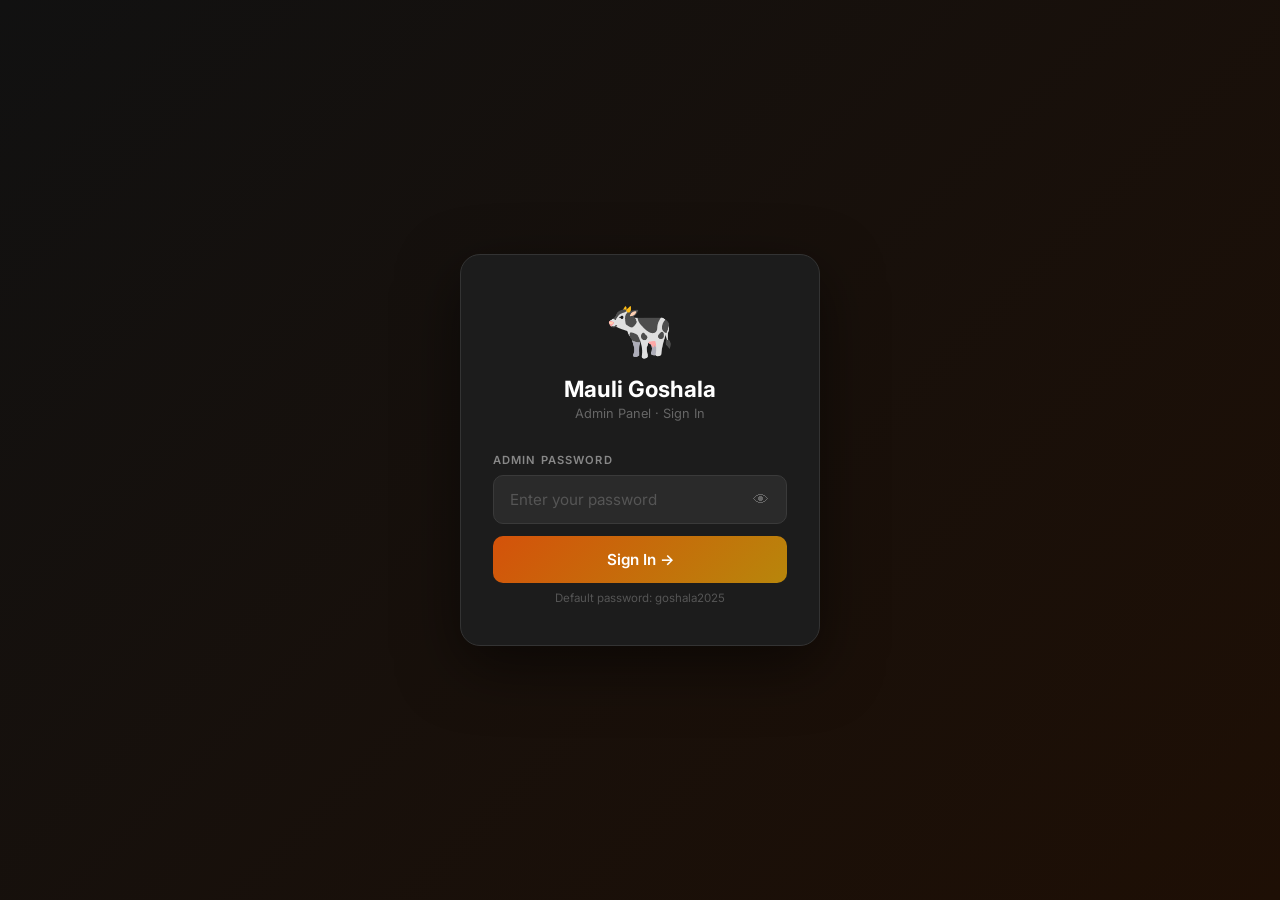
==== admin.html @ b650981d "Rename admin (1).html to admin.html" ====
<!DOCTYPE html>
<html lang="en">
<head>
<meta charset="UTF-8"/>
<meta name="viewport" content="width=device-width,initial-scale=1.0"/>
<title>Admin – Mauli Goshala</title>
<link href="https://fonts.googleapis.com/css2?family=Inter:wght@400;500;600;700&display=swap" rel="stylesheet"/>
<style>
*{box-sizing:border-box;margin:0;padding:0}
body{font-family:'Inter',sans-serif;background:#111;color:#fff;min-height:100vh}

/* LOGIN */
#loginWrap{min-height:100vh;display:flex;align-items:center;justify-content:center;background:linear-gradient(135deg,#111 0%,#1e0f05 100%)}
.lbox{width:360px;background:#1c1c1c;border:1px solid #333;border-radius:20px;padding:2.5rem 2rem;text-align:center;box-shadow:0 20px 60px rgba(0,0,0,0.5)}
.lbox .cow{font-size:3.5rem;margin-bottom:0.75rem;display:block}
.lbox h1{font-size:1.4rem;font-weight:700;color:#fff;margin-bottom:0.3rem}
.lbox .subtitle{font-size:0.8rem;color:#666;margin-bottom:2rem}
.lbox .field-label{display:block;font-size:0.7rem;font-weight:600;letter-spacing:0.1em;text-transform:uppercase;color:#888;margin-bottom:0.5rem;text-align:left}
.pwd-wrap{position:relative;margin-bottom:0.75rem}
.pwd-wrap input{width:100%;background:#2a2a2a;border:1.5px solid #3a3a3a;border-radius:10px;padding:0.85rem 3rem 0.85rem 1rem;font-size:0.95rem;color:#fff;outline:none;font-family:'Inter',sans-serif}
.pwd-wrap input:focus{border-color:#E5B94A;background:#2f2f2f}
.pwd-wrap input::placeholder{color:#555}
.eye-btn{position:absolute;right:0.85rem;top:50%;transform:translateY(-50%);background:none;border:none;color:#666;cursor:pointer;font-size:1rem;padding:4px}
.eye-btn:hover{color:#E5B94A}
.lbtn{width:100%;background:linear-gradient(135deg,#D4520A,#B8860B);border:none;border-radius:10px;padding:0.9rem;font-size:0.95rem;font-weight:600;color:#fff;cursor:pointer;transition:opacity 0.2s;font-family:'Inter',sans-serif}
.lbtn:hover{opacity:0.88}
.lerr{color:#ff6b6b;font-size:0.8rem;margin-top:0.75rem;display:none;background:rgba(255,107,107,0.1);padding:0.5rem;border-radius:8px;border:1px solid rgba(255,107,107,0.2)}
.pwd-hint{font-size:0.72rem;color:#555;margin-top:0.5rem}

/* APP */
#app{display:none;min-height:100vh}
.topbar{height:54px;background:#1a1a1a;border-bottom:1px solid #2a2a2a;display:flex;align-items:center;padding:0 1.5rem;gap:1rem;position:sticky;top:0;z-index:100}
.tb-brand{display:flex;align-items:center;gap:0.6rem;margin-right:auto}
.tb-brand .icon{font-size:1.4rem}
.tb-brand strong{font-size:0.9rem;font-weight:600;color:#E5B94A}
.tb-brand small{font-size:0.6rem;color:#555;display:block;letter-spacing:0.1em;text-transform:uppercase}
.tlink{font-size:0.78rem;color:#666;text-decoration:none;transition:color 0.2s}
.tlink:hover{color:#E5B94A}
.tlout{background:#2a2a2a;border:1px solid #3a3a3a;color:#aaa;border-radius:7px;padding:0.38rem 0.85rem;font-size:0.78rem;cursor:pointer;font-family:'Inter',sans-serif;transition:all 0.2s}
.tlout:hover{background:#333;color:#fff}

.layout{display:flex;min-height:calc(100vh - 54px)}
.sidebar{width:200px;background:#151515;border-right:1px solid #222;padding:1rem 0;flex-shrink:0;position:sticky;top:54px;height:calc(100vh - 54px);overflow-y:auto}
.nsec{font-size:0.6rem;letter-spacing:0.14em;text-transform:uppercase;color:#444;padding:0 1rem;margin:1rem 0 0.35rem}
.ni{display:flex;align-items:center;gap:0.55rem;padding:0.6rem 1rem;font-size:0.82rem;color:#666;cursor:pointer;border-left:2px solid transparent;transition:all 0.15s;text-decoration:none;user-select:none}
.ni:hover{color:#ccc;background:rgba(255,255,255,0.03)}
.ni.active{color:#E5B94A;border-left-color:#E5B94A;background:rgba(229,185,74,0.07);font-weight:600}

.main{flex:1;padding:1.75rem;overflow-y:auto}
.page{display:none}.page.active{display:block}
.ptitle{font-size:1.3rem;font-weight:700;color:#fff;margin-bottom:0.2rem}
.psub{font-size:0.78rem;color:#555;margin-bottom:1.5rem}
.pheader{display:flex;align-items:flex-start;justify-content:space-between;margin-bottom:1.5rem;gap:1rem;flex-wrap:wrap}

/* STATS */
.stats{display:grid;grid-template-columns:repeat(4,1fr);gap:1rem;margin-bottom:1.5rem}
.stat{background:#1c1c1c;border:1px solid #2a2a2a;border-radius:14px;padding:1.2rem}
.si{font-size:1.5rem;margin-bottom:0.5rem}
.sn{font-size:1.8rem;font-weight:700;color:#fff;line-height:1}
.sl{font-size:0.7rem;color:#555;margin-top:4px;letter-spacing:0.04em;text-transform:uppercase}

/* CARD */
.card{background:#1c1c1c;border:1px solid #2a2a2a;border-radius:14px;padding:1.4rem;margin-bottom:1.25rem}
.ctitle{font-size:0.88rem;font-weight:600;color:#ccc;margin-bottom:1.2rem;padding-bottom:0.75rem;border-bottom:1px solid #2a2a2a;display:flex;align-items:center;gap:0.4rem}

/* FORM */
.frow{display:grid;grid-template-columns:1fr 1fr;gap:1rem}
.frow3{display:grid;grid-template-columns:1fr 1fr 1fr;gap:1rem}
.fg{display:flex;flex-direction:column;gap:0.4rem;margin-bottom:0.85rem}
.fg label{font-size:0.68rem;font-weight:600;letter-spacing:0.1em;text-transform:uppercase;color:#666}
.fg input,.fg select,.fg textarea{background:#222;border:1.5px solid #333;border-radius:9px;padding:0.7rem 0.9rem;font-size:0.87rem;color:#fff;outline:none;transition:border 0.2s;font-family:'Inter',sans-serif;width:100%}
.fg input:focus,.fg select:focus,.fg textarea:focus{border-color:#E5B94A;background:#252525}
.fg input::placeholder,.fg textarea::placeholder{color:#444}
.fg textarea{resize:vertical;min-height:75px}
.fg select{cursor:pointer}
.fg select option{background:#222;color:#fff}
.toggles{display:flex;gap:1.5rem;flex-wrap:wrap;padding:0.25rem 0}
.tog{display:flex;align-items:center;gap:0.5rem;cursor:pointer;font-size:0.83rem;color:#aaa;user-select:none}
.tog input[type=checkbox]{width:16px;height:16px;accent-color:#D4520A;cursor:pointer}
.tog:hover{color:#fff}

/* IMAGE UPLOAD */
.imgzone{border:2px dashed #333;border-radius:12px;padding:1.75rem;text-align:center;cursor:pointer;transition:all 0.2s;background:#1a1a1a}
.imgzone:hover{border-color:#E5B94A;background:rgba(229,185,74,0.04)}
.imgzone .zi{font-size:2rem;margin-bottom:0.4rem}
.imgzone p{font-size:0.8rem;color:#555}
#imgPrev{width:100%;max-height:180px;object-fit:cover;border-radius:10px;margin-top:0.75rem;display:none;border:1px solid #333}
#imgFile{display:none}
.urlinp{width:100%;background:#222;border:1.5px solid #333;border-radius:9px;padding:0.65rem 0.9rem;font-size:0.83rem;color:#fff;outline:none;font-family:'Inter',sans-serif;margin-top:0.5rem;transition:border 0.2s}
.urlinp:focus{border-color:#E5B94A}
.urlinp::placeholder{color:#444}

/* BUTTONS */
.btn{display:inline-flex;align-items:center;gap:0.4rem;padding:0.62rem 1.2rem;border-radius:9px;font-size:0.83rem;font-weight:600;cursor:pointer;border:none;transition:all 0.2s;font-family:'Inter',sans-serif;white-space:nowrap}
.btn-or{background:linear-gradient(135deg,#D4520A,#b84008);color:#fff}
.btn-or:hover{opacity:0.88;transform:translateY(-1px)}
.btn-gh{background:#2a2a2a;border:1px solid #3a3a3a;color:#aaa}
.btn-gh:hover{background:#333;color:#fff}
.btn-red{background:rgba(220,53,69,0.12);border:1px solid rgba(220,53,69,0.25);color:#ff6b6b}
.btn-red:hover{background:rgba(220,53,69,0.22)}
.btn-sm{padding:0.36rem 0.7rem;font-size:0.74rem;border-radius:7px}
.btn-edit{background:rgba(229,185,74,0.1);border:1px solid rgba(229,185,74,0.2);color:#E5B94A}
.btn-edit:hover{background:rgba(229,185,74,0.2)}
.brow{display:flex;gap:0.75rem;margin-top:0.25rem}

/* TABLE */
.srow{display:flex;align-items:center;justify-content:space-between;margin-bottom:1rem;gap:1rem;flex-wrap:wrap}
.sinp{background:#1c1c1c;border:1px solid #2a2a2a;border-radius:9px;padding:0.6rem 1rem;font-size:0.83rem;color:#fff;outline:none;font-family:'Inter',sans-serif;width:220px;transition:border 0.2s}
.sinp:focus{border-color:#E5B94A}
.sinp::placeholder{color:#444}
.tcard{background:#1c1c1c;border:1px solid #2a2a2a;border-radius:14px;overflow:hidden}
.twrap{overflow-x:auto}
table{width:100%;border-collapse:collapse}
thead{background:#222}
th{padding:0.65rem 1rem;font-size:0.67rem;font-weight:600;text-transform:uppercase;letter-spacing:0.08em;color:#555;text-align:left;white-space:nowrap}
td{padding:0.8rem 1rem;font-size:0.83rem;color:#bbb;border-top:1px solid #222;vertical-align:middle}
tr:hover td{background:rgba(255,255,255,0.02)}
.thumb{width:42px;height:42px;border-radius:8px;background:#222;display:flex;align-items:center;justify-content:center;font-size:1.2rem;overflow:hidden;border:1px solid #333;flex-shrink:0}
.thumb img{width:100%;height:100%;object-fit:cover;display:block}
.pill{display:inline-flex;align-items:center;padding:0.18rem 0.6rem;border-radius:99px;font-size:0.67rem;font-weight:600;letter-spacing:0.05em;text-transform:uppercase}
.pill-on{background:rgba(25,200,84,0.12);color:#4ade80;border:1px solid rgba(25,200,84,0.2)}
.pill-off{background:rgba(220,53,69,0.12);color:#ff6b6b;border:1px solid rgba(220,53,69,0.2)}
.pill-feat{background:rgba(229,185,74,0.12);color:#E5B94A;border:1px solid rgba(229,185,74,0.2)}
.tact{display:flex;gap:0.4rem}
.empty{text-align:center;padding:3rem;color:#444;font-size:0.85rem}

/* RECENT */
.ri{display:flex;align-items:center;gap:0.85rem;padding:0.7rem 0;border-bottom:1px solid #222}
.ri:last-child{border:none}
.ri-name{font-size:0.85rem;font-weight:500;color:#ddd}
.ri-tag{font-size:0.72rem;color:#555;margin-top:1px}
.ri-price{font-size:0.85rem;font-weight:600;color:#E5B94A;margin-left:auto;flex-shrink:0}

/* TOAST */
#toast{position:fixed;bottom:1.5rem;right:1.5rem;padding:0.75rem 1.2rem;border-radius:11px;font-size:0.83rem;font-weight:500;z-index:9999;transform:translateY(80px);opacity:0;transition:all 0.3s;pointer-events:none;max-width:300px}
#toast.show{transform:translateY(0);opacity:1}
#toast.ok{background:#0f2a1a;border:1px solid rgba(74,222,128,0.25);color:#4ade80}
#toast.err{background:#2a0f0f;border:1px solid rgba(255,107,107,0.25);color:#ff6b6b}
.spin{display:inline-block;width:14px;height:14px;border:2px solid rgba(255,255,255,0.2);border-top-color:#fff;border-radius:50%;animation:sp 0.6s linear infinite}
@keyframes sp{to{transform:rotate(360deg)}}

@media(max-width:800px){
  .stats{grid-template-columns:1fr 1fr}
  .frow,.frow3{grid-template-columns:1fr}
  .sidebar{display:none}
  .topbar{padding:0 1rem}
}
</style>
</head>
<body>

<!-- LOGIN -->
<div id="loginWrap">
  <div class="lbox">
    <span class="cow">🐄</span>
    <h1>Mauli Goshala</h1>
    <div class="subtitle">Admin Panel · Sign In</div>
    <label class="field-label">Admin Password</label>
    <div class="pwd-wrap">
      <input type="password" id="pwdInp" placeholder="Enter your password" autocomplete="current-password"/>
      <button class="eye-btn" id="eyeBtn" onclick="toggleEye()" type="button">👁</button>
    </div>
    <button class="lbtn" onclick="doLogin()">Sign In →</button>
    <div class="lerr" id="lerr">❌ Wrong password. Please try again.</div>
    <div class="pwd-hint">Default password: goshala2025</div>
  </div>
</div>

<!-- APP -->
<div id="app">
  <div class="topbar">
    <div class="tb-brand">
      <span class="icon">🐄</span>
      <div><strong>Mauli Go-Vardhan Goshala</strong><small>Admin Panel</small></div>
    </div>
    <a class="tlink" href="index.html" target="_blank">🌐 Website</a>
    <a class="tlink" href="products.html" target="_blank">📋 Products</a>
    <button class="tlout" onclick="doLogout()">Logout</button>
  </div>

  <div class="layout">
    <div class="sidebar">
      <div class="nsec">Menu</div>
      <div class="ni active" id="nav-dash" onclick="goTo('dash')">📊 Dashboard</div>
      <div class="ni" id="nav-add"  onclick="goTo('add')">➕ Add Product</div>
      <div class="ni" id="nav-list" onclick="goTo('list')">🛍️ All Products</div>
      <div class="nsec">Links</div>
      <a class="ni" href="index.html" target="_blank">🌐 View Website</a>
      <a class="ni" href="products.html" target="_blank">📋 All Products</a>
    </div>

    <div class="main">

      <!-- DASHBOARD -->
      <div class="page active" id="page-dash">
        <div class="ptitle">Dashboard</div>
        <div class="psub">Welcome back, Pradip ji 🙏</div>
        <div class="stats">
          <div class="stat"><div class="si">🛍️</div><div class="sn" id="sT">—</div><div class="sl">Total</div></div>
          <div class="stat"><div class="si">⭐</div><div class="sn" id="sF">—</div><div class="sl">Featured</div></div>
          <div class="stat"><div class="si">✅</div><div class="sn" id="sA">—</div><div class="sl">Active</div></div>
          <div class="stat"><div class="si">🖼️</div><div class="sn" id="sI">—</div><div class="sl">With Image</div></div>
        </div>
        <div class="card">
          <div class="ctitle">🕐 Recent Products</div>
          <div id="recentList"><div class="empty">Loading...</div></div>
        </div>
      </div>

      <!-- ADD / EDIT -->
      <div class="page" id="page-add">
        <div class="pheader">
          <div><div class="ptitle" id="fmTitle">Add New Product</div><div class="psub" id="fmSub">Fill in the product details below</div></div>
          <button class="btn btn-gh" onclick="clearForm()">✕ Clear Form</button>
        </div>
        <input type="hidden" id="fmId"/>

        <div class="card">
          <div class="ctitle">📝 Basic Details</div>
          <div class="frow">
            <div class="fg"><label>Product Name *</label><input id="fName" placeholder="e.g. Mauli Pure Ghee" autocomplete="off"/></div>
            <div class="fg"><label>Badge Label</label><input id="fBadge" placeholder="e.g. Bestseller, New"/></div>
          </div>
          <div class="frow3">
            <div class="fg">
              <label>Category *</label>
              <select id="fTag">
                <option value="">— Select Category —</option>
                <option value="Dairy">🥛 Dairy</option>
                <option value="Wellness">🌿 Wellness</option>
                <option value="Skin Care">🌸 Skin Care</option>
                <option value="Oral Care">😁 Oral Care</option>
                <option value="Spiritual">🪔 Spiritual</option>
                <option value="Pain Care">💆 Pain Care</option>
                <option value="Home">🏠 Home</option>
                <option value="Bath">🛁 Bath</option>
                <option value="Protection">📡 Protection</option>
              </select>
            </div>
            <div class="fg"><label>Price *</label><input id="fPrice" placeholder="e.g. ₹750 / 250 gms"/></div>
            <div class="fg"><label>Emoji Icon</label><input id="fEmoji" placeholder="e.g. ✨ 🥛 🧈"/></div>
          </div>
          <div class="fg"><label>Description *</label><textarea id="fDesc" placeholder="Write a short product description..."></textarea></div>
          <div class="fg"><label>Custom WhatsApp Message (optional — auto-generated if left empty)</label><input id="fWa" placeholder="Leave empty to auto-generate"/></div>
          <div class="toggles">
            <label class="tog"><input type="checkbox" id="fFeat"/> ⭐ Show on Homepage (Featured)</label>
            <label class="tog"><input type="checkbox" id="fActive" checked/> ✅ Active — visible on website</label>
          </div>
        </div>

        <div class="card">
          <div class="ctitle">🖼️ Product Image</div>
          <div class="imgzone" id="imgZone" onclick="document.getElementById('imgFile').click()">
            <div class="zi">📷</div>
            <p>Click here to upload an image from your computer</p>
            <p style="font-size:0.7rem;margin-top:0.25rem;color:#444">JPG · PNG · WEBP · Max 2MB</p>
            <img id="imgPrev" src="" alt="preview"/>
          </div>
          <input type="file" id="imgFile" accept="image/*" onchange="onFileChange(event)"/>
          <p style="font-size:0.7rem;color:#444;margin-top:0.85rem;margin-bottom:0.35rem">Or paste an image URL directly:</p>
          <input class="urlinp" id="fImgUrl" placeholder="https://example.com/product-image.jpg" oninput="onUrlChange(this.value)"/>
        </div>

        <div class="brow">
          <button class="btn btn-or" id="saveBtn" onclick="saveProduct()">💾 Save Product</button>
          <button class="btn btn-gh" onclick="clearForm()">✕ Clear</button>
        </div>
      </div>

      <!-- PRODUCT LIST -->
      <div class="page" id="page-list">
        <div class="pheader">
          <div><div class="ptitle">All Products</div><div class="psub">Edit, hide or remove products</div></div>
          <button class="btn btn-or" onclick="goTo('add')">➕ Add Product</button>
        </div>
        <div class="srow">
          <input class="sinp" id="sinp" placeholder="🔍  Search by name or category..." oninput="filterTbl()"/>
        </div>
        <div class="tcard">
          <div class="twrap">
            <table>
              <thead><tr><th>Image</th><th>Product Name</th><th>Category</th><th>Price</th><th>Status</th><th>Actions</th></tr></thead>
              <tbody id="tblBody"><tr><td colspan="6"><div class="empty">Loading...</div></td></tr></tbody>
            </table>
          </div>
        </div>
      </div>

    </div>
  </div>
</div>

<div id="toast"></div>

<script>
var SB_URL = 'https://nhiganjgelfwtukniwqq.supabase.co';
var SB_KEY = 'eyJhbGciOiJIUzI1NiIsInR5cCI6IkpXVCJ9.eyJpc3MiOiJzdXBhYmFzZSIsInJlZiI6Im5oaWdhbmpnZWxmd3R1a25pd3FxIiwicm9sZSI6ImFub24iLCJpYXQiOjE3ODE1ODg0NDUsImV4cCI6MjA5NzE2NDQ0NX0.Sz1vWmxX9j1e5fUMwN5HlCrOunYPkjhDI7YQvJYsXyc';
var ADMIN_PWD = 'goshala2025';

var products = [];
var pendingFile = null;

// ── EYE TOGGLE ────────────────────────────
function toggleEye() {
  var inp = document.getElementById('pwdInp');
  inp.type = inp.type === 'password' ? 'text' : 'password';
}

// ── AUTH ──────────────────────────────────
function doLogin() {
  var pwd = document.getElementById('pwdInp').value.trim();
  var err = document.getElementById('lerr');
  err.style.display = 'none';
  if (pwd === ADMIN_PWD) {
    sessionStorage.setItem('ga_auth','1');
    document.getElementById('loginWrap').style.display = 'none';
    document.getElementById('app').style.display = 'block';
    loadDash();
  } else {
    err.style.display = 'block';
    document.getElementById('pwdInp').focus();
  }
}

function doLogout() {
  sessionStorage.removeItem('ga_auth');
  location.reload();
}

document.getElementById('pwdInp').addEventListener('keydown', function(e) {
  if (e.key === 'Enter') doLogin();
});

// auto-login if session exists
if (sessionStorage.getItem('ga_auth')) {
  document.getElementById('loginWrap').style.display = 'none';
  document.getElementById('app').style.display = 'block';
  loadDash();
}

// ── NAVIGATION ────────────────────────────
function goTo(page) {
  document.querySelectorAll('.page').forEach(function(p) { p.classList.remove('active'); });
  document.querySelectorAll('.ni').forEach(function(n) { n.classList.remove('active'); });
  document.getElementById('page-' + page).classList.add('active');
  var nav = document.getElementById('nav-' + page);
  if (nav) nav.classList.add('active');
  if (page === 'list') loadList();
  if (page === 'dash') loadDash();
}

// ── SUPABASE API ──────────────────────────
function sbFetch(path, method, body) {
  var opts = {
    method: method || 'GET',
    headers: {
      'apikey': SB_KEY,
      'Authorization': 'Bearer ' + SB_KEY,
      'Content-Type': 'application/json',
      'Prefer': 'return=representation'
    }
  };
  if (body) opts.body = JSON.stringify(body);
  return fetch(SB_URL + path, opts).then(function(r) {
    if (!r.ok) return r.text().then(function(t) { throw new Error(t); });
    return method === 'DELETE' ? null : r.json();
  });
}

// ── DASHBOARD ─────────────────────────────
function loadDash() {
  sbFetch('/rest/v1/products?order=id.desc').then(function(p) {
    products = p;
    document.getElementById('sT').textContent = p.length;
    document.getElementById('sF').textContent = p.filter(function(x){return x.is_featured;}).length;
    document.getElementById('sA').textContent = p.filter(function(x){return x.is_active;}).length;
    document.getElementById('sI').textContent = p.filter(function(x){return x.image_url;}).length;
    var rec = p.slice(0, 6);
    document.getElementById('recentList').innerHTML = rec.length
      ? rec.map(function(x) {
          return '<div class="ri">' +
            '<div class="thumb">' + (x.image_url ? '<img src="'+x.image_url+'">' : (x.emoji||'🛍️')) + '</div>' +
            '<div><div class="ri-name">'+x.name+'</div><div class="ri-tag">'+(x.tag||'')+'</div></div>' +
            '<div class="ri-price">'+x.price+'</div>' +
            '<button class="btn btn-edit btn-sm" onclick="editProd('+x.id+')">Edit</button>' +
          '</div>';
        }).join('')
      : '<div class="empty">No products yet. Click Add Product to get started!</div>';
  }).catch(function(e) { toast('Error loading: ' + e.message, 'err'); });
}

// ── PRODUCT LIST ──────────────────────────
function loadList() {
  sbFetch('/rest/v1/products?order=id.desc').then(function(p) {
    products = p;
    renderTbl(p);
  }).catch(function(e) { toast('Error: ' + e.message, 'err'); });
}

function renderTbl(list) {
  var tb = document.getElementById('tblBody');
  if (!list.length) {
    tb.innerHTML = '<tr><td colspan="6"><div class="empty">No products found.</div></td></tr>';
    return;
  }
  tb.innerHTML = list.map(function(p) {
    return '<tr>' +
      '<td><div class="thumb">' + (p.image_url ? '<img src="'+p.image_url+'" alt="">' : (p.emoji||'🛍️')) + '</div></td>' +
      '<td><div style="font-weight:600;color:#eee;">' + p.name + '</div>' +
        (p.is_featured ? '<span class="pill pill-feat" style="margin-top:3px;">Featured</span>' : '') + '</td>' +
      '<td><span style="color:#777;font-size:0.8rem;">' + (p.tag||'—') + '</span></td>' +
      '<td><strong style="color:#E5B94A;">' + p.price + '</strong></td>' +
      '<td><span class="pill ' + (p.is_active ? 'pill-on' : 'pill-off') + '">' + (p.is_active ? 'Active' : 'Hidden') + '</span></td>' +
      '<td><div class="tact">' +
        '<button class="btn btn-edit btn-sm" onclick="editProd(' + p.id + ')">✏️ Edit</button>' +
        '<button class="btn btn-red btn-sm" onclick="delProd(' + p.id + ',\'' + p.name.replace(/'/g,"\\'") + '\')">🗑️</button>' +
      '</div></td>' +
    '</tr>';
  }).join('');
}

function filterTbl() {
  var q = document.getElementById('sinp').value.toLowerCase();
  renderTbl(products.filter(function(p) {
    return p.name.toLowerCase().includes(q) || (p.tag||'').toLowerCase().includes(q);
  }));
}

// ── SAVE PRODUCT ──────────────────────────
function saveProduct() {
  var name  = document.getElementById('fName').value.trim();
  var tag   = document.getElementById('fTag').value;
  var price = document.getElementById('fPrice').value.trim();
  var desc  = document.getElementById('fDesc').value.trim();

  if (!name || !tag || !price || !desc) {
    toast('Please fill: Name, Category, Price & Description', 'err');
    return;
  }

  var btn = document.getElementById('saveBtn');
  btn.innerHTML = '<span class="spin"></span> Saving...';
  btn.disabled = true;

  var imgUrl = document.getElementById('fImgUrl').value.trim();

  function doSave(finalImgUrl) {
    var waMsg = document.getElementById('fWa').value.trim() ||
      'Namaste Pradip ji 🙏\n\nI am interested in ordering:\n*' + name + '*\nPrice: ' + price + '\n\nPlease confirm. Thank you!';

    var data = {
      name: name,
      tag: tag,
      price: price,
      description: desc,
      image_url: finalImgUrl,
      emoji: document.getElementById('fEmoji').value.trim(),
      badge: document.getElementById('fBadge').value.trim(),
      is_featured: document.getElementById('fFeat').checked,
      is_active: document.getElementById('fActive').checked,
      whatsapp_msg: waMsg
    };

    var id = document.getElementById('fmId').value;
    var req = id
      ? sbFetch('/rest/v1/products?id=eq.' + id, 'PATCH', data)
      : sbFetch('/rest/v1/products', 'POST', data);

    req.then(function() {
      toast(id ? '✅ Product updated!' : '✅ Product added!', 'ok');
      clearForm();
      goTo('list');
    }).catch(function(e) {
      toast('Save failed: ' + e.message, 'err');
    }).finally(function() {
      btn.innerHTML = '💾 Save Product';
      btn.disabled = false;
    });
  }

  // Upload file if pending
  if (pendingFile && !imgUrl) {
    uploadImg(pendingFile).then(function(url) {
      doSave(url);
    }).catch(function(e) {
      toast('Image upload failed: ' + e.message, 'err');
      btn.innerHTML = '💾 Save Product';
      btn.disabled = false;
    });
  } else {
    doSave(imgUrl);
  }
}

// ── EDIT ──────────────────────────────────
function editProd(id) {
  var p = products.find(function(x) { return x.id === id; });
  if (!p) return;
  document.getElementById('fmId').value    = p.id;
  document.getElementById('fName').value   = p.name || '';
  document.getElementById('fTag').value    = p.tag || '';
  document.getElementById('fPrice').value  = p.price || '';
  document.getElementById('fDesc').value   = p.description || '';
  document.getElementById('fBadge').value  = p.badge || '';
  document.getElementById('fEmoji').value  = p.emoji || '';
  document.getElementById('fImgUrl').value = p.image_url || '';
  document.getElementById('fWa').value     = p.whatsapp_msg || '';
  document.getElementById('fFeat').checked   = p.is_featured || false;
  document.getElementById('fActive').checked = p.is_active !== false;
  if (p.image_url) {
    var prev = document.getElementById('imgPrev');
    prev.src = p.image_url;
    prev.style.display = 'block';
  }
  document.getElementById('fmTitle').textContent = '✏️ Edit Product';
  document.getElementById('fmSub').textContent   = 'Editing: ' + p.name;
  pendingFile = null;
  goTo('add');
  window.scrollTo({ top: 0, behavior: 'smooth' });
}

// ── DELETE ────────────────────────────────
function delProd(id, name) {
  if (!confirm('Delete "' + name + '"?\n\nThis cannot be undone.')) return;
  sbFetch('/rest/v1/products?id=eq.' + id, 'DELETE').then(function() {
    toast('🗑️ Product deleted', 'ok');
    loadList();
  }).catch(function(e) { toast('Error: ' + e.message, 'err'); });
}

// ── CLEAR FORM ────────────────────────────
function clearForm() {
  ['fmId','fName','fBadge','fPrice','fEmoji','fDesc','fWa','fImgUrl'].forEach(function(id) {
    document.getElementById(id).value = '';
  });
  document.getElementById('fTag').value = '';
  document.getElementById('fFeat').checked   = false;
  document.getElementById('fActive').checked = true;
  document.getElementById('imgFile').value   = '';
  var prev = document.getElementById('imgPrev');
  prev.style.display = 'none';
  prev.src = '';
  document.getElementById('fmTitle').textContent = 'Add New Product';
  document.getElementById('fmSub').textContent   = 'Fill in the product details below';
  pendingFile = null;
}

// ── IMAGE ─────────────────────────────────
function onFileChange(e) {
  var file = e.target.files[0];
  if (!file) return;
  pendingFile = file;
  var reader = new FileReader();
  reader.onload = function(ev) {
    var prev = document.getElementById('imgPrev');
    prev.src = ev.target.result;
    prev.style.display = 'block';
  };
  reader.readAsDataURL(file);
}

function onUrlChange(url) {
  if (!url) return;
  var prev = document.getElementById('imgPrev');
  prev.src = url;
  prev.style.display = 'block';
  pendingFile = null;
}

function uploadImg(file) {
  var ext  = file.name.split('.').pop();
  var path = 'products/' + Date.now() + '.' + ext;
  return fetch(SB_URL + '/storage/v1/object/product-images/' + path, {
    method: 'POST',
    headers: {
      'apikey': SB_KEY,
      'Authorization': 'Bearer ' + SB_KEY,
      'Content-Type': file.type
    },
    body: file
  }).then(function(r) {
    if (!r.ok) throw new Error('Upload failed — make sure "product-images" bucket is created and set to Public in Supabase Storage.');
    return SB_URL + '/storage/v1/object/public/product-images/' + path;
  });
}

// ── TOAST ─────────────────────────────────
function toast(msg, type) {
  var t = document.getElementById('toast');
  t.textContent = msg;
  t.className = 'show ' + (type || 'ok');
  clearTimeout(window._toastTimer);
  window._toastTimer = setTimeout(function() { t.className = ''; }, 3500);
}
</script>
</body>
</html>
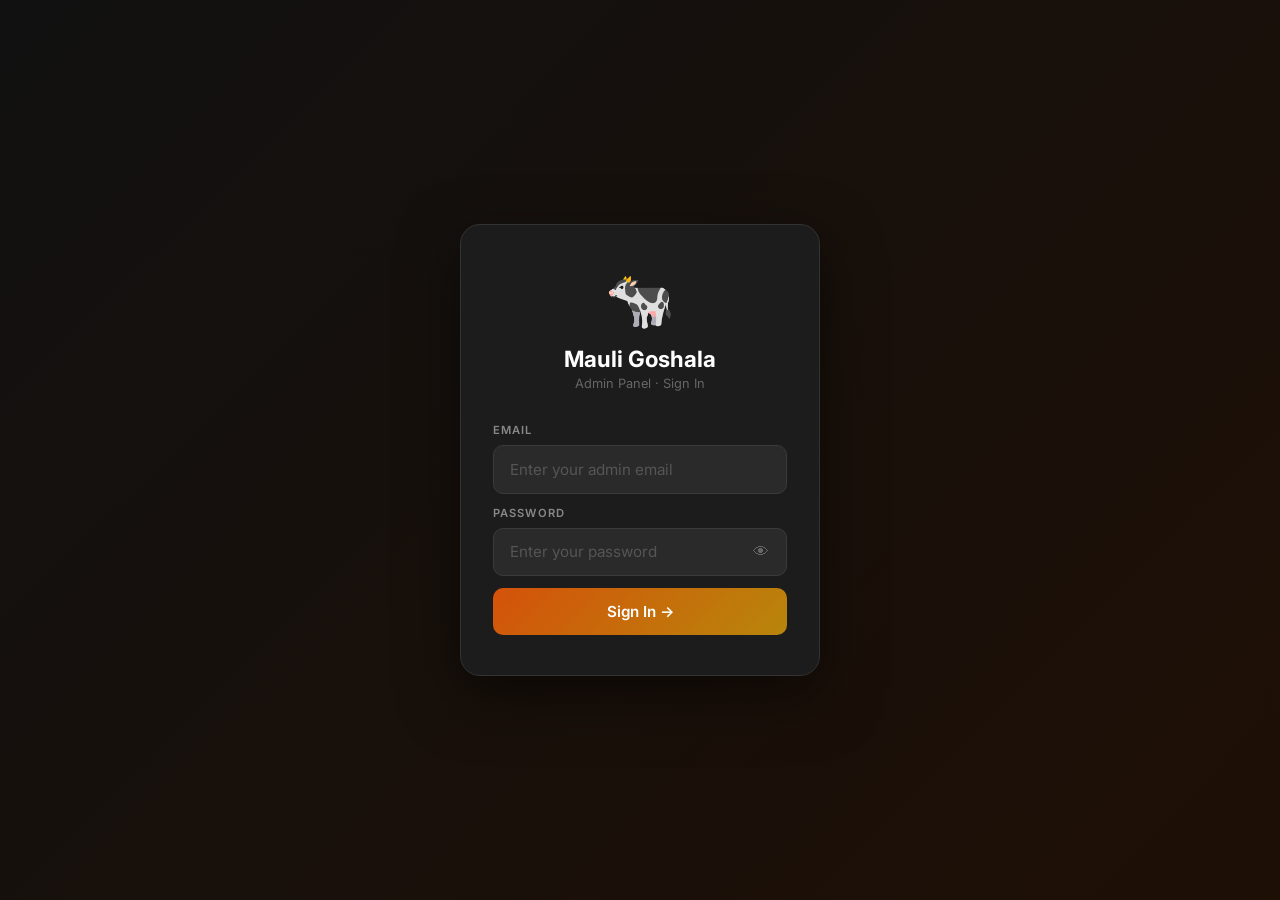
==== commit 14092d7f: "Rename admin (3).html to admin.html" ====
--- a/admin.html
+++ b/admin.html
@@ -155,14 +155,17 @@
     <span class="cow">🐄</span>
     <h1>Mauli Goshala</h1>
     <div class="subtitle">Admin Panel · Sign In</div>
-    <label class="field-label">Admin Password</label>
+    <label class="field-label">Email</label>
+    <div class="pwd-wrap">
+      <input type="email" id="emailInp" placeholder="Enter your admin email" autocomplete="username" style="padding-right:1rem;"/>
+    </div>
+    <label class="field-label">Password</label>
     <div class="pwd-wrap">
       <input type="password" id="pwdInp" placeholder="Enter your password" autocomplete="current-password"/>
       <button class="eye-btn" id="eyeBtn" onclick="toggleEye()" type="button">👁</button>
     </div>
-    <button class="lbtn" onclick="doLogin()">Sign In →</button>
-    <div class="lerr" id="lerr">❌ Wrong password. Please try again.</div>
-    <div class="pwd-hint">Default password: goshala2025</div>
+    <button class="lbtn" id="loginBtn" onclick="doLogin()">Sign In →</button>
+    <div class="lerr" id="lerr">❌ Invalid email or password.</div>
   </div>
 </div>
 
@@ -184,6 +187,7 @@
       <div class="ni active" id="nav-dash" onclick="goTo('dash')">📊 Dashboard</div>
       <div class="ni" id="nav-add"  onclick="goTo('add')">➕ Add Product</div>
       <div class="ni" id="nav-list" onclick="goTo('list')">🛍️ All Products</div>
+      <div class="ni" id="nav-gallery" onclick="goTo('gallery')">🖼️ Gallery</div>
       <div class="nsec">Links</div>
       <a class="ni" href="index.html" target="_blank">🌐 View Website</a>
       <a class="ni" href="products.html" target="_blank">📋 All Products</a>
@@ -242,6 +246,8 @@
           </div>
           <div class="fg"><label>Description *</label><textarea id="fDesc" placeholder="Write a short product description..."></textarea></div>
           <div class="fg"><label>Custom WhatsApp Message (optional — auto-generated if left empty)</label><input id="fWa" placeholder="Leave empty to auto-generate"/></div>
+          <div class="fg"><label>Benefits (shows in Know More popup — one per line)</label><textarea id="fBenefits" placeholder="e.g.&#10;100% natural&#10;No chemicals&#10;Boosts immunity"></textarea></div>
+          <div class="fg"><label>Usage Info (how to use — shows in Know More popup)</label><textarea id="fUsage" placeholder="e.g. Take 10ml with 50ml water twice daily..."></textarea></div>
           <div class="toggles">
             <label class="tog"><input type="checkbox" id="fFeat"/> ⭐ Show on Homepage (Featured)</label>
             <label class="tog"><input type="checkbox" id="fActive" checked/> ✅ Active — visible on website</label>
@@ -286,6 +292,31 @@
         </div>
       </div>
 
+      <!-- GALLERY PAGE -->
+      <div class="page" id="page-gallery">
+        <div class="pheader">
+          <div><div class="ptitle">Gallery Manager</div><div class="psub">Add or remove photos shown on your website gallery</div></div>
+        </div>
+        <div class="card">
+          <div class="ctitle">➕ Add New Photo</div>
+          <div class="fg">
+            <label>Image URL *</label>
+            <input id="gImgUrl" placeholder="Paste image URL from imgbb.com" oninput="previewGalleryImg(this.value)"/>
+          </div>
+          <div id="gPrevWrap" style="display:none;margin-bottom:1rem;">
+            <img id="gPrev" src="" style="width:100%;max-height:200px;object-fit:cover;border-radius:10px;border:1px solid #333;"/>
+          </div>
+          <div class="fg"><label>Caption (optional)</label><input id="gCaption" placeholder="e.g. Sacred Cows at Goshala"/></div>
+          <button class="btn btn-or" id="gAddBtn" onclick="addGalleryPhoto()">➕ Add to Gallery</button>
+        </div>
+        <div class="card">
+          <div class="ctitle">🖼️ Current Gallery Photos</div>
+          <div id="galleryAdminGrid" style="display:grid;grid-template-columns:repeat(auto-fill,minmax(180px,1fr));gap:1rem;margin-top:0.5rem;">
+            <div style="color:#555;font-size:0.85rem;text-align:center;padding:2rem;grid-column:1/-1;">Loading...</div>
+          </div>
+        </div>
+      </div>
+
     </div>
   </div>
 </div>
@@ -295,10 +326,9 @@
 <script>
 var SB_URL = 'https://nhiganjgelfwtukniwqq.supabase.co';
 var SB_KEY = 'eyJhbGciOiJIUzI1NiIsInR5cCI6IkpXVCJ9.eyJpc3MiOiJzdXBhYmFzZSIsInJlZiI6Im5oaWdhbmpnZWxmd3R1a25pd3FxIiwicm9sZSI6ImFub24iLCJpYXQiOjE3ODE1ODg0NDUsImV4cCI6MjA5NzE2NDQ0NX0.Sz1vWmxX9j1e5fUMwN5HlCrOunYPkjhDI7YQvJYsXyc';
-var ADMIN_PWD = 'goshala2025';
-
 var products = [];
 var pendingFile = null;
+var accessToken = null; // set after successful Supabase Auth login
 
 // ── EYE TOGGLE ────────────────────────────
 function toggleEye() {
@@ -306,33 +336,68 @@
   inp.type = inp.type === 'password' ? 'text' : 'password';
 }
 
-// ── AUTH ──────────────────────────────────
+// ── AUTH (real Supabase Auth — password never stored in this file) ──────────────────────────
 function doLogin() {
-  var pwd = document.getElementById('pwdInp').value.trim();
-  var err = document.getElementById('lerr');
+  var email = document.getElementById('emailInp').value.trim();
+  var pwd   = document.getElementById('pwdInp').value.trim();
+  var err   = document.getElementById('lerr');
+  var btn   = document.getElementById('loginBtn');
   err.style.display = 'none';
-  if (pwd === ADMIN_PWD) {
-    sessionStorage.setItem('ga_auth','1');
+
+  if (!email || !pwd) {
+    err.textContent = '❌ Please enter both email and password.';
+    err.style.display = 'block';
+    return;
+  }
+
+  btn.innerHTML = '<span class="spin"></span> Signing in...';
+  btn.disabled = true;
+
+  fetch(SB_URL + '/auth/v1/token?grant_type=password', {
+    method: 'POST',
+    headers: { 'apikey': SB_KEY, 'Content-Type': 'application/json' },
+    body: JSON.stringify({ email: email, password: pwd })
+  })
+  .then(function(r) { return r.json().then(function(d){ return {ok:r.ok, data:d}; }); })
+  .then(function(res) {
+    if (!res.ok || !res.data.access_token) {
+      throw new Error(res.data.error_description || res.data.msg || 'Invalid email or password.');
+    }
+    accessToken = res.data.access_token;
+    sessionStorage.setItem('ga_token', accessToken);
+    sessionStorage.setItem('ga_refresh', res.data.refresh_token || '');
     document.getElementById('loginWrap').style.display = 'none';
     document.getElementById('app').style.display = 'block';
     loadDash();
-  } else {
+  })
+  .catch(function(e) {
+    err.textContent = '❌ ' + e.message;
     err.style.display = 'block';
-    document.getElementById('pwdInp').focus();
-  }
+  })
+  .finally(function() {
+    btn.innerHTML = 'Sign In →';
+    btn.disabled = false;
+  });
 }
 
 function doLogout() {
-  sessionStorage.removeItem('ga_auth');
+  sessionStorage.removeItem('ga_token');
+  sessionStorage.removeItem('ga_refresh');
+  accessToken = null;
   location.reload();
 }
 
 document.getElementById('pwdInp').addEventListener('keydown', function(e) {
   if (e.key === 'Enter') doLogin();
 });
-
-// auto-login if session exists
-if (sessionStorage.getItem('ga_auth')) {
+document.getElementById('emailInp').addEventListener('keydown', function(e) {
+  if (e.key === 'Enter') document.getElementById('pwdInp').focus();
+});
+
+// auto-login if session token exists
+var savedToken = sessionStorage.getItem('ga_token');
+if (savedToken) {
+  accessToken = savedToken;
   document.getElementById('loginWrap').style.display = 'none';
   document.getElementById('app').style.display = 'block';
   loadDash();
@@ -355,7 +420,7 @@
     method: method || 'GET',
     headers: {
       'apikey': SB_KEY,
-      'Authorization': 'Bearer ' + SB_KEY,
+      'Authorization': 'Bearer ' + (accessToken || SB_KEY),
       'Content-Type': 'application/json',
       'Prefer': 'return=representation'
     }
@@ -458,7 +523,9 @@
       badge: document.getElementById('fBadge').value.trim(),
       is_featured: document.getElementById('fFeat').checked,
       is_active: document.getElementById('fActive').checked,
-      whatsapp_msg: waMsg
+      whatsapp_msg: waMsg,
+      benefits: document.getElementById('fBenefits').value.trim(),
+      usage_info: document.getElementById('fUsage').value.trim()
     };
 
     var id = document.getElementById('fmId').value;
@@ -530,7 +597,7 @@
 
 // ── CLEAR FORM ────────────────────────────
 function clearForm() {
-  ['fmId','fName','fBadge','fPrice','fEmoji','fDesc','fWa','fImgUrl'].forEach(function(id) {
+  ['fmId','fName','fBadge','fPrice','fEmoji','fDesc','fWa','fImgUrl','fBenefits','fUsage'].forEach(function(id) {
     document.getElementById(id).value = '';
   });
   document.getElementById('fTag').value = '';
@@ -574,7 +641,7 @@
     method: 'POST',
     headers: {
       'apikey': SB_KEY,
-      'Authorization': 'Bearer ' + SB_KEY,
+      'Authorization': 'Bearer ' + (accessToken || SB_KEY),
       'Content-Type': file.type
     },
     body: file
@@ -592,6 +659,76 @@
   clearTimeout(window._toastTimer);
   window._toastTimer = setTimeout(function() { t.className = ''; }, 3500);
 }
+
+// ── GALLERY ───────────────────────────────
+function previewGalleryImg(url) {
+  var wrap = document.getElementById('gPrevWrap');
+  var img  = document.getElementById('gPrev');
+  if (!url) { wrap.style.display='none'; return; }
+  img.src = url;
+  wrap.style.display = 'block';
+}
+
+function loadGalleryAdmin() {
+  sbFetch('/rest/v1/gallery?order=id.desc').then(function(items) {
+    var grid = document.getElementById('galleryAdminGrid');
+    if (!items.length) {
+      grid.innerHTML = '<div style="color:#555;font-size:0.85rem;text-align:center;padding:2rem;grid-column:1/-1;">No photos yet. Add your first photo above!</div>';
+      return;
+    }
+    grid.innerHTML = items.map(function(item) {
+      return '<div style="position:relative;border-radius:10px;overflow:hidden;border:1px solid #333;aspect-ratio:1;">' +
+        '<img src="' + item.image_url + '" style="width:100%;height:100%;object-fit:cover;display:block;" loading="lazy"/>' +
+        '<div style="position:absolute;bottom:0;left:0;right:0;background:linear-gradient(transparent,rgba(0,0,0,0.8));padding:0.5rem 0.6rem;">' +
+          '<p style="font-size:0.72rem;color:#fff;margin:0;overflow:hidden;text-overflow:ellipsis;white-space:nowrap;">' + (item.caption||'No caption') + '</p>' +
+        '</div>' +
+        '<button onclick="deleteGalleryPhoto(' + item.id + ')" style="position:absolute;top:0.4rem;right:0.4rem;background:rgba(220,53,69,0.85);border:none;border-radius:6px;color:#fff;width:28px;height:28px;cursor:pointer;font-size:0.85rem;display:flex;align-items:center;justify-content:center;">🗑</button>' +
+        (item.is_active
+          ? '<button onclick="toggleGalleryPhoto(' + item.id + ', false)" style="position:absolute;top:0.4rem;left:0.4rem;background:rgba(0,0,0,0.6);border:none;border-radius:6px;color:#fff;width:28px;height:28px;cursor:pointer;font-size:0.75rem;">👁</button>'
+          : '<button onclick="toggleGalleryPhoto(' + item.id + ', true)" style="position:absolute;top:0.4rem;left:0.4rem;background:rgba(229,185,74,0.8);border:none;border-radius:6px;color:#fff;width:28px;height:28px;cursor:pointer;font-size:0.75rem;">🚫</button>'
+        ) +
+      '</div>';
+    }).join('');
+  }).catch(function(e) { toast('Error: ' + e.message, 'err'); });
+}
+
+function addGalleryPhoto() {
+  var url     = document.getElementById('gImgUrl').value.trim();
+  var caption = document.getElementById('gCaption').value.trim();
+  if (!url) { toast('Please paste an image URL first', 'err'); return; }
+  var btn = document.getElementById('gAddBtn');
+  btn.innerHTML = '<span class="spin"></span> Adding...'; btn.disabled = true;
+  sbFetch('/rest/v1/gallery', 'POST', { image_url: url, caption: caption, is_active: true })
+    .then(function() {
+      toast('✅ Photo added to gallery!', 'ok');
+      document.getElementById('gImgUrl').value = '';
+      document.getElementById('gCaption').value = '';
+      document.getElementById('gPrevWrap').style.display = 'none';
+      loadGalleryAdmin();
+    })
+    .catch(function(e) { toast('Error: ' + e.message, 'err'); })
+    .finally(function() { btn.innerHTML = '➕ Add to Gallery'; btn.disabled = false; });
+}
+
+function deleteGalleryPhoto(id) {
+  if (!confirm('Remove this photo from gallery?')) return;
+  sbFetch('/rest/v1/gallery?id=eq.' + id, 'DELETE')
+    .then(function() { toast('🗑️ Photo removed', 'ok'); loadGalleryAdmin(); })
+    .catch(function(e) { toast('Error: ' + e.message, 'err'); });
+}
+
+function toggleGalleryPhoto(id, active) {
+  sbFetch('/rest/v1/gallery?id=eq.' + id, 'PATCH', { is_active: active })
+    .then(function() { loadGalleryAdmin(); })
+    .catch(function(e) { toast('Error: ' + e.message, 'err'); });
+}
+
+// Extend goTo to handle gallery
+var _origGoTo = goTo;
+goTo = function(page) {
+  _origGoTo(page);
+  if (page === 'gallery') loadGalleryAdmin();
+};
 </script>
 </body>
 </html>
